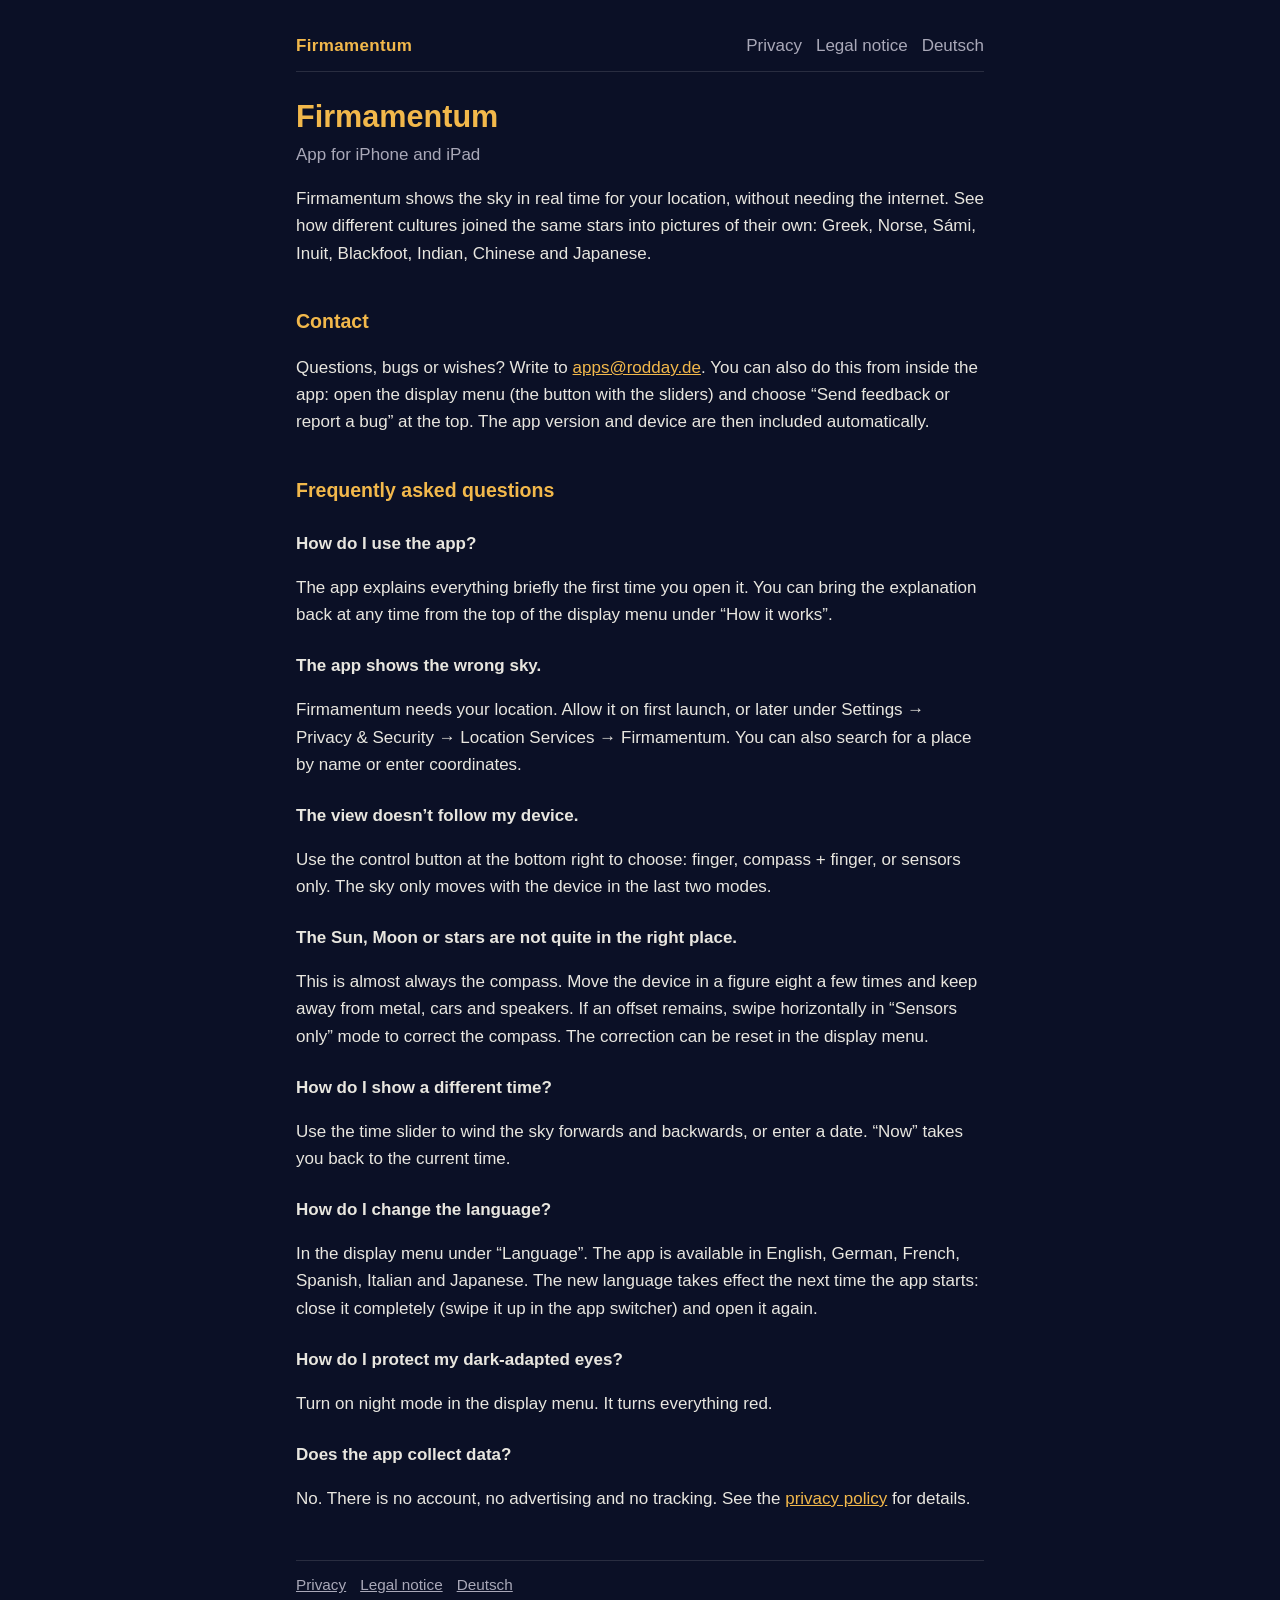
==== en/index.html @ 352b1c38 "Erste Fassung: Hilfe, Datenschutz, Impressum (DE/EN)" ====
<!doctype html>
<html lang="en">
<head>
<meta charset="utf-8">
<meta name="viewport" content="width=device-width, initial-scale=1">
<title>Firmamentum – Help and Contact</title>
<meta name="description" content="Help, contact and privacy for the iPhone and iPad app Firmamentum.">
<link rel="alternate" hreflang="de" href="https://firmamentum.rodday.de/">
<link rel="stylesheet" href="../style.css">
</head>
<body>
<main>
<header class="kopf"><a class="marke" href="./">Firmamentum</a>
<nav><a href="privacy.html">Privacy</a><a href="../impressum.html">Legal notice</a><a href="../" lang="de">Deutsch</a></nav></header>

<h1>Firmamentum</h1>
<p class="stand">App for iPhone and iPad</p>
<p>Firmamentum shows the sky in real time for your location, without needing the internet. See how different cultures joined the same stars into pictures of their own: Greek, Norse, Sámi, Inuit, Blackfoot, Indian, Chinese and Japanese.</p>

<h2>Contact</h2>
<p>Questions, bugs or wishes? Write to <a href="mailto:apps@rodday.de?subject=Firmamentum">apps@rodday.de</a>. You can also do this from inside the app: open the display menu (the button with the sliders) and choose “Send feedback or report a bug” at the top. The app version and device are then included automatically.</p>

<h2>Frequently asked questions</h2>

<h3>How do I use the app?</h3>
<p>The app explains everything briefly the first time you open it. You can bring the explanation back at any time from the top of the display menu under “How it works”.</p>

<h3>The app shows the wrong sky.</h3>
<p>Firmamentum needs your location. Allow it on first launch, or later under Settings → Privacy &amp; Security → Location Services → Firmamentum. You can also search for a place by name or enter coordinates.</p>

<h3>The view doesn’t follow my device.</h3>
<p>Use the control button at the bottom right to choose: finger, compass + finger, or sensors only. The sky only moves with the device in the last two modes.</p>

<h3>The Sun, Moon or stars are not quite in the right place.</h3>
<p>This is almost always the compass. Move the device in a figure eight a few times and keep away from metal, cars and speakers. If an offset remains, swipe horizontally in “Sensors only” mode to correct the compass. The correction can be reset in the display menu.</p>

<h3>How do I show a different time?</h3>
<p>Use the time slider to wind the sky forwards and backwards, or enter a date. “Now” takes you back to the current time.</p>

<h3>How do I change the language?</h3>
<p>In the display menu under “Language”. The app is available in English, German, French, Spanish, Italian and Japanese. The new language takes effect the next time the app starts: close it completely (swipe it up in the app switcher) and open it again.</p>

<h3>How do I protect my dark-adapted eyes?</h3>
<p>Turn on night mode in the display menu. It turns everything red.</p>

<h3>Does the app collect data?</h3>
<p>No. There is no account, no advertising and no tracking. See the <a href="privacy.html">privacy policy</a> for details.</p>

<footer><a href="privacy.html">Privacy</a><a href="../impressum.html">Legal notice</a><a href="../" lang="de">Deutsch</a></footer>
</main>
</body>
</html>
---- style.css ----
:root { --bg: #0b1026; --text: #e8e6df; --muted: #a9a8b8; --gold: #f2b84b; --line: rgba(255,255,255,.12); }
* { box-sizing: border-box; }
body { margin: 0; background: var(--bg); color: var(--text);
       font: 17px/1.6 -apple-system, BlinkMacSystemFont, "Helvetica Neue", Arial, sans-serif; }
main { max-width: 720px; margin: 0 auto; padding: 32px 16px 48px; }
header.kopf { display: flex; justify-content: space-between; align-items: baseline; gap: 12px; flex-wrap: wrap;
              border-bottom: 1px solid var(--line); padding-bottom: 12px; margin-bottom: 8px; }
header.kopf a.marke { color: var(--gold); font-weight: 600; text-decoration: none; letter-spacing: .02em; }
header.kopf nav a { color: var(--muted); margin-left: 14px; text-decoration: none; }
header.kopf nav a:hover { color: var(--gold); }
h1 { color: var(--gold); font-weight: 600; font-size: 1.8em; margin: .8em 0 .2em; line-height: 1.25; }
h2 { color: var(--gold); font-weight: 600; font-size: 1.15em; margin-top: 2em; }
h3 { font-size: 1em; margin: 1.4em 0 .2em; }
p, li { color: var(--text); }
.stand, .leise { color: var(--muted); }
.stand { margin-top: 0; }
a { color: var(--gold); }
.kurz { border-left: 3px solid var(--gold); padding: 4px 16px; background: rgba(255,255,255,.04); }
footer { border-top: 1px solid var(--line); margin-top: 48px; padding-top: 12px; color: var(--muted); font-size: .9em; }
footer a { color: var(--muted); margin-right: 14px; }
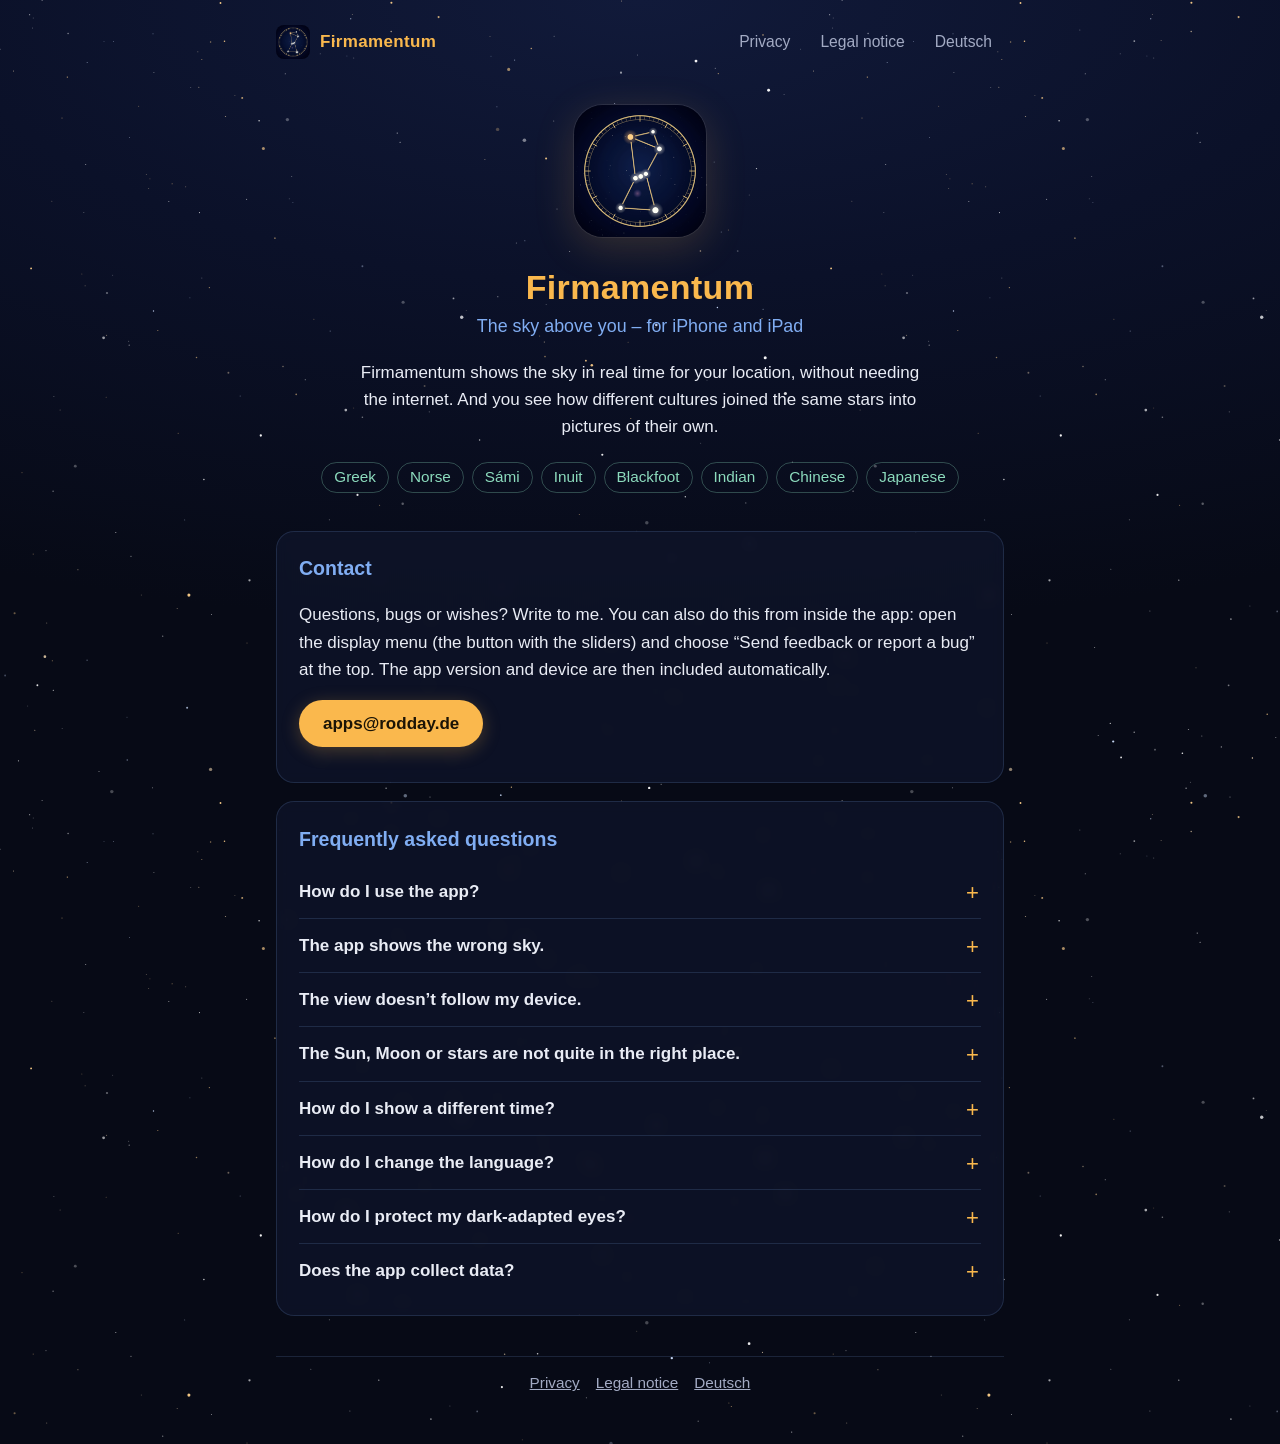
==== commit 06820a3e: "Gestaltung wie die App: Nachthimmel, Gold, App-Symbol, aufklappbare Fragen" ====
--- a/en/index.html
+++ b/en/index.html
@@ -5,46 +5,58 @@
 <meta name="viewport" content="width=device-width, initial-scale=1">
 <title>Firmamentum – Help and Contact</title>
 <meta name="description" content="Help, contact and privacy for the iPhone and iPad app Firmamentum.">
+<meta name="theme-color" content="#070a16">
 <link rel="alternate" hreflang="de" href="https://firmamentum.rodday.de/">
+<link rel="icon" href="../favicon.png">
+<link rel="apple-touch-icon" href="../apple-touch-icon.png">
 <link rel="stylesheet" href="../style.css">
 </head>
 <body>
 <main>
-<header class="kopf"><a class="marke" href="./">Firmamentum</a>
+<header class="kopf"><a class="marke" href="./"><img src="../icon.png" alt="">Firmamentum</a>
 <nav><a href="privacy.html">Privacy</a><a href="../impressum.html">Legal notice</a><a href="../" lang="de">Deutsch</a></nav></header>
 
+<section class="held">
+<img src="../icon.png" alt="Firmamentum app icon">
 <h1>Firmamentum</h1>
-<p class="stand">App for iPhone and iPad</p>
-<p>Firmamentum shows the sky in real time for your location, without needing the internet. See how different cultures joined the same stars into pictures of their own: Greek, Norse, Sámi, Inuit, Blackfoot, Indian, Chinese and Japanese.</p>
+<p class="unter">The sky above you – for iPhone and iPad</p>
+<p class="text">Firmamentum shows the sky in real time for your location, without needing the internet. And you see how different cultures joined the same stars into pictures of their own.</p>
+<ul class="kulturen"><li>Greek</li><li>Norse</li><li>Sámi</li><li>Inuit</li><li>Blackfoot</li><li>Indian</li><li>Chinese</li><li>Japanese</li></ul>
+</section>
 
+<div class="flaeche">
 <h2>Contact</h2>
-<p>Questions, bugs or wishes? Write to <a href="mailto:apps@rodday.de?subject=Firmamentum">apps@rodday.de</a>. You can also do this from inside the app: open the display menu (the button with the sliders) and choose “Send feedback or report a bug” at the top. The app version and device are then included automatically.</p>
+<p>Questions, bugs or wishes? Write to me. You can also do this from inside the app: open the display menu (the button with the sliders) and choose “Send feedback or report a bug” at the top. The app version and device are then included automatically.</p>
+<p><a class="knopf" href="mailto:apps@rodday.de?subject=Firmamentum">apps@rodday.de</a></p>
+</div>
 
+<div class="flaeche">
 <h2>Frequently asked questions</h2>
 
-<h3>How do I use the app?</h3>
-<p>The app explains everything briefly the first time you open it. You can bring the explanation back at any time from the top of the display menu under “How it works”.</p>
+<details><summary>How do I use the app?</summary>
+<p>The app explains everything briefly the first time you open it. You can bring the explanation back at any time from the top of the display menu under “How it works”.</p></details>
 
-<h3>The app shows the wrong sky.</h3>
-<p>Firmamentum needs your location. Allow it on first launch, or later under Settings → Privacy &amp; Security → Location Services → Firmamentum. You can also search for a place by name or enter coordinates.</p>
+<details><summary>The app shows the wrong sky.</summary>
+<p>Firmamentum needs your location. Allow it on first launch, or later under Settings → Privacy &amp; Security → Location Services → Firmamentum. You can also search for a place by name or enter coordinates.</p></details>
 
-<h3>The view doesn’t follow my device.</h3>
-<p>Use the control button at the bottom right to choose: finger, compass + finger, or sensors only. The sky only moves with the device in the last two modes.</p>
+<details><summary>The view doesn’t follow my device.</summary>
+<p>Use the control button at the bottom right to choose: finger, compass + finger, or sensors only. The sky only moves with the device in the last two modes.</p></details>
 
-<h3>The Sun, Moon or stars are not quite in the right place.</h3>
-<p>This is almost always the compass. Move the device in a figure eight a few times and keep away from metal, cars and speakers. If an offset remains, swipe horizontally in “Sensors only” mode to correct the compass. The correction can be reset in the display menu.</p>
+<details><summary>The Sun, Moon or stars are not quite in the right place.</summary>
+<p>This is almost always the compass. Move the device in a figure eight a few times and keep away from metal, cars and speakers. If an offset remains, swipe horizontally in “Sensors only” mode to correct the compass. The correction can be reset in the display menu.</p></details>
 
-<h3>How do I show a different time?</h3>
-<p>Use the time slider to wind the sky forwards and backwards, or enter a date. “Now” takes you back to the current time.</p>
+<details><summary>How do I show a different time?</summary>
+<p>Use the time slider to wind the sky forwards and backwards, or enter a date. “Now” takes you back to the current time.</p></details>
 
-<h3>How do I change the language?</h3>
-<p>In the display menu under “Language”. The app is available in English, German, French, Spanish, Italian and Japanese. The new language takes effect the next time the app starts: close it completely (swipe it up in the app switcher) and open it again.</p>
+<details><summary>How do I change the language?</summary>
+<p>In the display menu under “Language”. The app is available in English, German, French, Spanish, Italian and Japanese. The new language takes effect the next time the app starts: close it completely (swipe it up in the app switcher) and open it again.</p></details>
 
-<h3>How do I protect my dark-adapted eyes?</h3>
-<p>Turn on night mode in the display menu. It turns everything red.</p>
+<details><summary>How do I protect my dark-adapted eyes?</summary>
+<p>Turn on night mode in the display menu. It turns everything red.</p></details>
 
-<h3>Does the app collect data?</h3>
-<p>No. There is no account, no advertising and no tracking. See the <a href="privacy.html">privacy policy</a> for details.</p>
+<details><summary>Does the app collect data?</summary>
+<p>No. There is no account, no advertising and no tracking. See the <a href="privacy.html">privacy policy</a> for details.</p></details>
+</div>
 
 <footer><a href="privacy.html">Privacy</a><a href="../impressum.html">Legal notice</a><a href="../" lang="de">Deutsch</a></footer>
 </main>
--- a/style.css
+++ b/style.css
@@ -1,20 +1,75 @@
-:root { --bg: #0b1026; --text: #e8e6df; --muted: #a9a8b8; --gold: #f2b84b; --line: rgba(255,255,255,.12); }
+/* Farben wie in der App: Nachthimmel, Gold (Knöpfe, Hervorhebungen), Hellblau (Sternbildnamen), Grün (Nebel und Haufen). */
+:root {
+  --nacht: #070a16; --nacht2: #111a3a;
+  --text: #e9ecf5; --leise: #a3abc4;
+  --gold: #fab84d; --gold-dunkel: #1b1406;
+  --blau: #80adf2; --gruen: #8cdbbd;
+  --flaeche: rgba(16, 22, 44, .72); --rand: rgba(128, 173, 242, .16);
+}
 * { box-sizing: border-box; }
-body { margin: 0; background: var(--bg); color: var(--text);
-       font: 17px/1.6 -apple-system, BlinkMacSystemFont, "Helvetica Neue", Arial, sans-serif; }
-main { max-width: 720px; margin: 0 auto; padding: 32px 16px 48px; }
-header.kopf { display: flex; justify-content: space-between; align-items: baseline; gap: 12px; flex-wrap: wrap;
-              border-bottom: 1px solid var(--line); padding-bottom: 12px; margin-bottom: 8px; }
-header.kopf a.marke { color: var(--gold); font-weight: 600; text-decoration: none; letter-spacing: .02em; }
-header.kopf nav a { color: var(--muted); margin-left: 14px; text-decoration: none; }
-header.kopf nav a:hover { color: var(--gold); }
-h1 { color: var(--gold); font-weight: 600; font-size: 1.8em; margin: .8em 0 .2em; line-height: 1.25; }
-h2 { color: var(--gold); font-weight: 600; font-size: 1.15em; margin-top: 2em; }
+html { background: var(--nacht); }
+body {
+  margin: 0; color: var(--text);
+  font: 17px/1.6 -apple-system, BlinkMacSystemFont, "SF Pro Text", "Helvetica Neue", Arial, sans-serif;
+  background:
+    url("sterne.svg") repeat,
+    radial-gradient(ellipse 120% 70% at 50% 0%, var(--nacht2) 0%, #0b1129 45%, var(--nacht) 100%) fixed;
+  background-color: var(--nacht);
+  min-height: 100vh;
+  -webkit-font-smoothing: antialiased;
+}
+main { max-width: 760px; margin: 0 auto; padding: 20px 16px 48px; }
+
+/* Kopfzeile */
+header.kopf { display: flex; justify-content: space-between; align-items: center; gap: 12px; flex-wrap: wrap; padding: 4px 0 18px; }
+header.kopf a.marke { display: flex; align-items: center; gap: 10px; color: var(--gold); font-weight: 600; text-decoration: none; letter-spacing: .02em; }
+header.kopf a.marke img { width: 34px; height: 34px; border-radius: 8px; }
+header.kopf nav { display: flex; gap: 6px; flex-wrap: wrap; }
+header.kopf nav a { color: var(--leise); text-decoration: none; padding: 5px 12px; border-radius: 999px; font-size: .92em; }
+header.kopf nav a:hover { color: var(--text); background: rgba(255,255,255,.07); }
+
+/* Startbereich mit App-Symbol */
+.held { text-align: center; padding: 28px 0 12px; }
+.held img { width: 132px; height: 132px; border-radius: 29px; box-shadow: 0 10px 40px rgba(250,184,77,.18), 0 0 0 1px rgba(255,255,255,.08); }
+.held h1 { margin: 22px 0 4px; }
+.held .unter { color: var(--blau); margin: 0 0 18px; font-size: 1.05em; }
+.held p.text { max-width: 560px; margin: 0 auto 22px; }
+
+h1 { color: var(--gold); font-weight: 650; font-size: 2em; line-height: 1.2; letter-spacing: .01em; margin: .6em 0 .2em; }
+h2 { color: var(--blau); font-weight: 600; font-size: 1.15em; margin: 2em 0 .5em; }
 h3 { font-size: 1em; margin: 1.4em 0 .2em; }
-p, li { color: var(--text); }
-.stand, .leise { color: var(--muted); }
+a { color: var(--gold); }
+.stand, .leise { color: var(--leise); }
 .stand { margin-top: 0; }
-a { color: var(--gold); }
-.kurz { border-left: 3px solid var(--gold); padding: 4px 16px; background: rgba(255,255,255,.04); }
-footer { border-top: 1px solid var(--line); margin-top: 48px; padding-top: 12px; color: var(--muted); font-size: .9em; }
-footer a { color: var(--muted); margin-right: 14px; }
+
+/* Goldener Knopf wie „Jetzt“ in der App */
+.knopf { display: inline-block; background: var(--gold); color: var(--gold-dunkel); font-weight: 600; text-decoration: none;
+         padding: 10px 24px; border-radius: 999px; box-shadow: 0 4px 18px rgba(250,184,77,.25); }
+.knopf:hover { filter: brightness(1.06); }
+
+/* Dunkle, abgerundete Flächen wie die Panels der App */
+.flaeche { background: var(--flaeche); border: 1px solid var(--rand); border-radius: 18px; padding: 6px 22px 18px;
+           -webkit-backdrop-filter: blur(6px); backdrop-filter: blur(6px); margin-top: 18px; }
+.flaeche > h2:first-child, .flaeche > h1:first-child { margin-top: .8em; }
+.kurz { border-left: 3px solid var(--gold); padding: 4px 16px; background: rgba(250,184,77,.06); border-radius: 0 10px 10px 0; }
+
+/* Häufige Fragen zum Aufklappen */
+details { border-top: 1px solid var(--rand); }
+details:first-of-type { border-top: 0; }
+summary { cursor: pointer; list-style: none; padding: 13px 28px 13px 0; font-weight: 600; position: relative; }
+summary::-webkit-details-marker { display: none; }
+summary::after { content: "+"; position: absolute; right: 2px; top: 10px; color: var(--gold); font-size: 1.3em; font-weight: 400; }
+details[open] summary::after { content: "–"; }
+details p { margin: 0 0 14px; color: var(--text); }
+
+.kulturen { display: flex; flex-wrap: wrap; justify-content: center; gap: 8px; margin: 0 0 8px; padding: 0; list-style: none; }
+.kulturen li { color: var(--gruen); border: 1px solid rgba(140,219,189,.3); border-radius: 999px; padding: 2px 12px; font-size: .9em; }
+
+footer { margin-top: 40px; padding-top: 14px; border-top: 1px solid var(--rand); color: var(--leise); font-size: .9em; text-align: center; }
+footer a { color: var(--leise); margin: 0 8px; }
+
+@media (max-width: 480px) {
+  h1 { font-size: 1.7em; }
+  .held img { width: 108px; height: 108px; border-radius: 24px; }
+  .flaeche { padding: 4px 16px 14px; }
+}
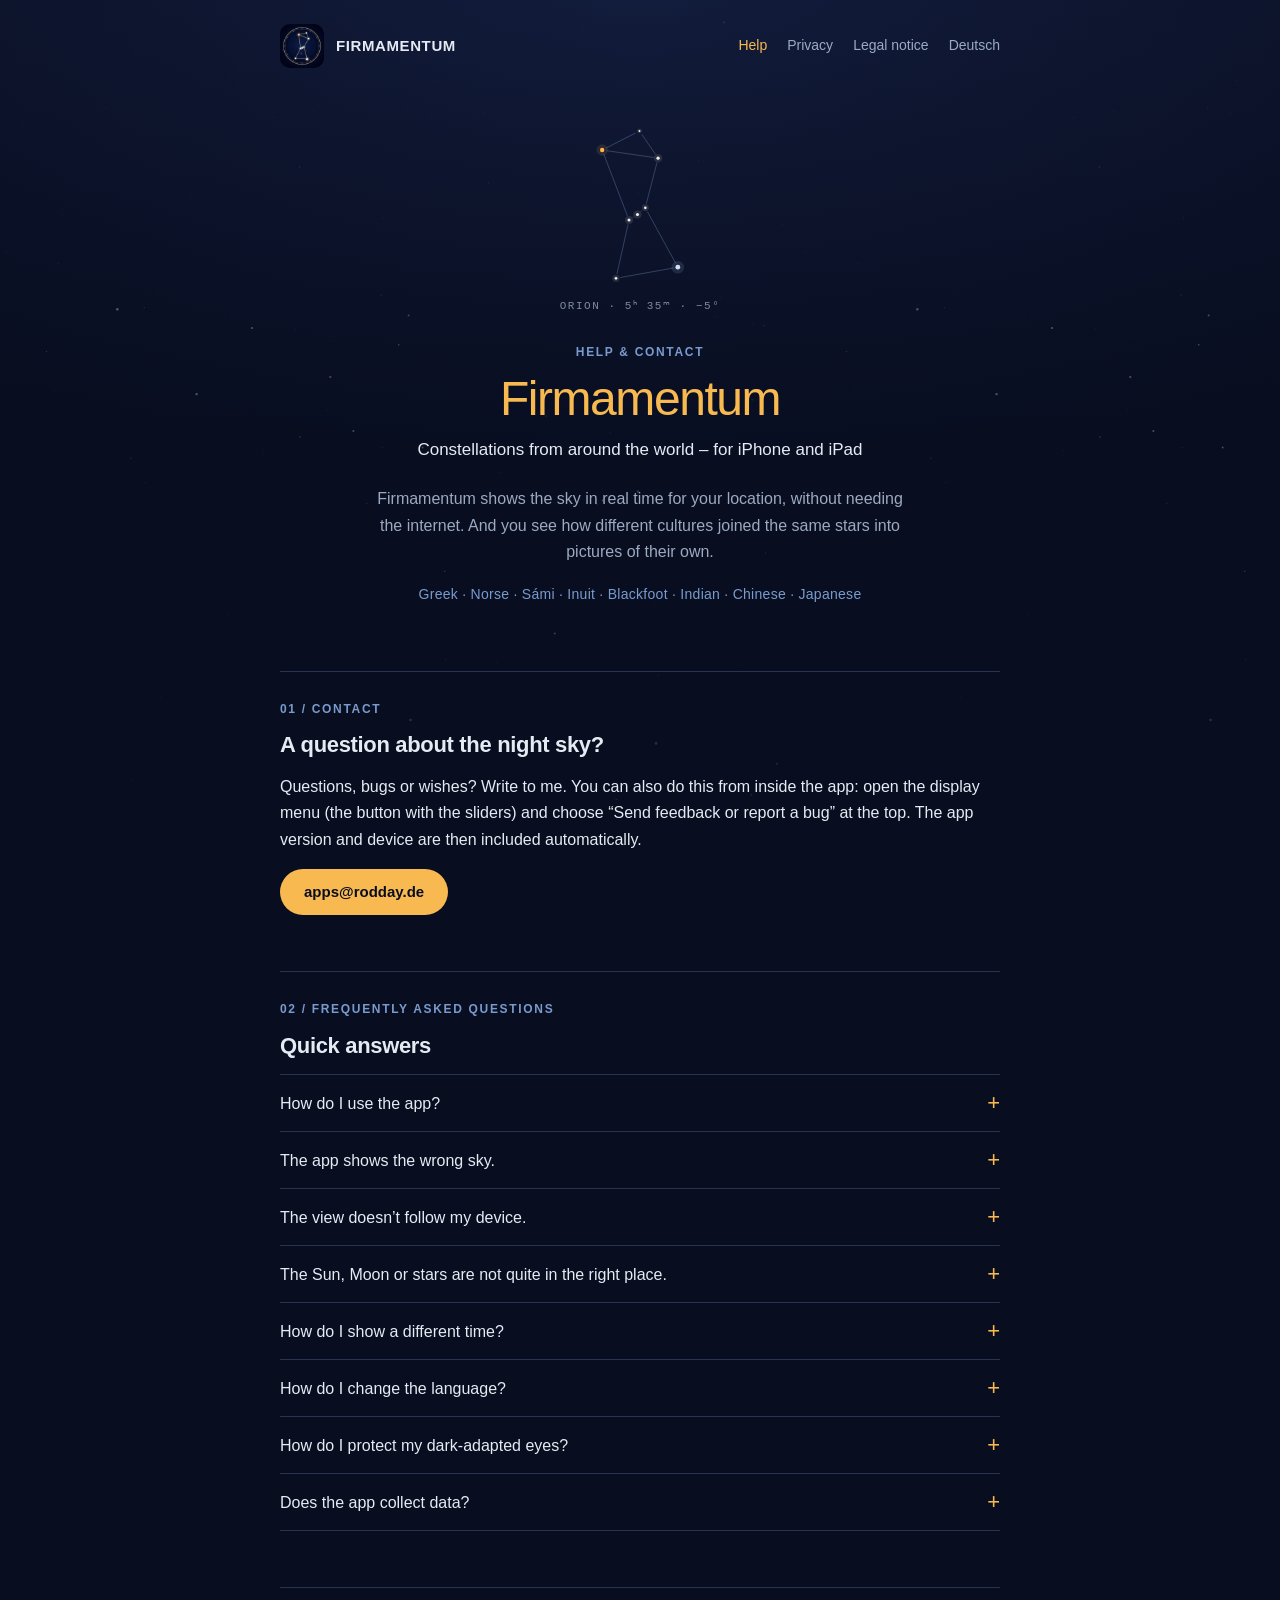
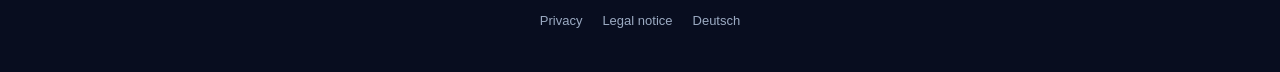
==== commit cc0c7760: "Gestaltung: moderner Himmelsatlas" ====
--- a/en/index.html
+++ b/en/index.html
@@ -9,30 +9,33 @@
 <link rel="alternate" hreflang="de" href="https://firmamentum.rodday.de/">
 <link rel="icon" href="../favicon.png">
 <link rel="apple-touch-icon" href="../apple-touch-icon.png">
-<link rel="stylesheet" href="../style.css">
+<link rel="stylesheet" href="../style.css?v=3">
 </head>
 <body>
 <main>
-<header class="kopf"><a class="marke" href="./"><img src="../icon.png" alt="">Firmamentum</a>
-<nav><a href="privacy.html">Privacy</a><a href="../impressum.html">Legal notice</a><a href="../" lang="de">Deutsch</a></nav></header>
+<header class="kopf"><a class="marke" href="./"><img src="../icon.png" alt="">FIRMAMENTUM</a>
+<nav><a href="./" aria-current="page">Help</a><a href="privacy.html">Privacy</a><a href="../impressum.html">Legal notice</a><a href="../" lang="de">Deutsch</a></nav></header>
 
-<section class="held">
-<img src="../icon.png" alt="Firmamentum app icon">
+<section class="titel">
+<svg class="sternbild" viewBox="0 0 220 260" width="220" height="260" role="img" aria-label="The constellation Orion"><g stroke="#789bce" stroke-opacity=".5" stroke-width="1" stroke-linecap="round"><line x1="103.0" y1="25.2" x2="60.7" y2="46.7"/><line x1="113.2" y1="27.8" x2="132.6" y2="56.0"/><line x1="61.4" y1="50.9" x2="129.6" y2="60.8"/><line x1="57.0" y1="56.4" x2="91.4" y2="146.1"/><line x1="134.8" y1="68.6" x2="119.5" y2="127.9"/><line x1="112.4" y1="139.2" x2="111.6" y2="139.9"/><line x1="100.4" y1="148.3" x2="99.8" y2="148.8"/><line x1="92.4" y1="159.4" x2="76.3" y2="231.2"/><line x1="121.1" y1="140.8" x2="162.2" y2="215.7"/><line x1="158.6" y1="223.0" x2="81.7" y2="236.8"/></g><circle cx="54.5" cy="49.9" r="8.4" fill="#fab84d" opacity=".12"/><circle cx="54.5" cy="49.9" r="3.2" fill="#fab84d"/><circle cx="136.5" cy="61.8" r="6.2" fill="#f4f1e8" opacity=".12"/><circle cx="136.5" cy="61.8" r="2.4" fill="#f4f1e8"/><circle cx="109.2" cy="22.0" r="3.6" fill="#f4f1e8" opacity=".12"/><circle cx="109.2" cy="22.0" r="1.4" fill="#f4f1e8"/><circle cx="117.8" cy="134.7" r="5.1" fill="#f4f1e8" opacity=".12"/><circle cx="117.8" cy="134.7" r="1.9" fill="#f4f1e8"/><circle cx="106.3" cy="144.5" r="6.0" fill="#f4f1e8" opacity=".12"/><circle cx="106.3" cy="144.5" r="2.3" fill="#f4f1e8"/><circle cx="93.9" cy="152.6" r="5.9" fill="#f4f1e8" opacity=".12"/><circle cx="93.9" cy="152.6" r="2.2" fill="#f4f1e8"/><circle cx="74.8" cy="238.0" r="5.3" fill="#f4f1e8" opacity=".12"/><circle cx="74.8" cy="238.0" r="2.0" fill="#f4f1e8"/><circle cx="165.5" cy="221.8" r="9.2" fill="#cfe0ff" opacity=".12"/><circle cx="165.5" cy="221.8" r="3.5" fill="#cfe0ff"/></svg>
+<p class="koordinaten">Orion · 5ʰ 35ᵐ · −5°</p>
+<span class="rubrik">Help &amp; contact</span>
 <h1>Firmamentum</h1>
-<p class="unter">The sky above you – for iPhone and iPad</p>
-<p class="text">Firmamentum shows the sky in real time for your location, without needing the internet. And you see how different cultures joined the same stars into pictures of their own.</p>
-<ul class="kulturen"><li>Greek</li><li>Norse</li><li>Sámi</li><li>Inuit</li><li>Blackfoot</li><li>Indian</li><li>Chinese</li><li>Japanese</li></ul>
+<p class="untertitel">Constellations from around the world – for iPhone and iPad</p>
+<p class="einleitung">Firmamentum shows the sky in real time for your location, without needing the internet. And you see how different cultures joined the same stars into pictures of their own.</p>
+<p class="kulturen">Greek · Norse · Sámi · Inuit · Blackfoot · Indian · Chinese · Japanese</p>
 </section>
 
-<div class="flaeche">
-<h2>Contact</h2>
+<section class="abschnitt">
+<span class="rubrik">01 / Contact</span>
+<h2>A question about the night sky?</h2>
 <p>Questions, bugs or wishes? Write to me. You can also do this from inside the app: open the display menu (the button with the sliders) and choose “Send feedback or report a bug” at the top. The app version and device are then included automatically.</p>
 <p><a class="knopf" href="mailto:apps@rodday.de?subject=Firmamentum">apps@rodday.de</a></p>
-</div>
+</section>
 
-<div class="flaeche">
-<h2>Frequently asked questions</h2>
-
+<section class="abschnitt faq">
+<span class="rubrik">02 / Frequently asked questions</span>
+<h2>Quick answers</h2>
 <details><summary>How do I use the app?</summary>
 <p>The app explains everything briefly the first time you open it. You can bring the explanation back at any time from the top of the display menu under “How it works”.</p></details>
 
@@ -56,7 +59,7 @@
 
 <details><summary>Does the app collect data?</summary>
 <p>No. There is no account, no advertising and no tracking. See the <a href="privacy.html">privacy policy</a> for details.</p></details>
-</div>
+</section>
 
 <footer><a href="privacy.html">Privacy</a><a href="../impressum.html">Legal notice</a><a href="../" lang="de">Deutsch</a></footer>
 </main>
--- a/style.css
+++ b/style.css
@@ -1,75 +1,94 @@
-/* Farben wie in der App: Nachthimmel, Gold (Knöpfe, Hervorhebungen), Hellblau (Sternbildnamen), Grün (Nebel und Haufen). */
+/* Firmamentum – „moderner Himmelsatlas“: feine Linien statt Kästen, Gold nur für Wichtiges,
+   Farben aus der App (Nachtblau, Sternengold, Linienblau). Keine externen Schriften. */
 :root {
-  --nacht: #070a16; --nacht2: #111a3a;
-  --text: #e9ecf5; --leise: #a3abc4;
-  --gold: #fab84d; --gold-dunkel: #1b1406;
-  --blau: #80adf2; --gruen: #8cdbbd;
-  --flaeche: rgba(16, 22, 44, .72); --rand: rgba(128, 173, 242, .16);
+  color-scheme: dark;
+  --bg: #080d1f;
+  --gold: #f8ba50;
+  --gold-hell: #ffd07c;
+  --blau: #789bce;
+  --text: #e5eaf3;
+  --leise: #9baac2;
+  --linie: #283550;
+  --breite: 720px;
+  --rand: 24px;
 }
-* { box-sizing: border-box; }
-html { background: var(--nacht); }
+*, *::before, *::after { box-sizing: border-box; }
+html { -webkit-text-size-adjust: 100%; background: var(--bg); }
 body {
   margin: 0; color: var(--text);
-  font: 17px/1.6 -apple-system, BlinkMacSystemFont, "SF Pro Text", "Helvetica Neue", Arial, sans-serif;
+  font: 16px/1.65 -apple-system, BlinkMacSystemFont, "Segoe UI", "Helvetica Neue", Arial, sans-serif;
+  /* Sterne nur oben, nach unten auslaufend */
   background:
-    url("sterne.svg") repeat,
-    radial-gradient(ellipse 120% 70% at 50% 0%, var(--nacht2) 0%, #0b1129 45%, var(--nacht) 100%) fixed;
-  background-color: var(--nacht);
-  min-height: 100vh;
+    linear-gradient(to bottom, rgba(8,13,31,0) 0, rgba(8,13,31,.6) 520px, var(--bg) 1000px),
+    radial-gradient(ellipse 90% 520px at 50% 0, #121c3c 0, rgba(8,13,31,0) 100%),
+    url("sterne.svg") repeat-x top center,
+    var(--bg);
   -webkit-font-smoothing: antialiased;
 }
-main { max-width: 760px; margin: 0 auto; padding: 20px 16px 48px; }
+main { width: min(var(--breite), calc(100% - 2 * var(--rand))); margin: 0 auto; padding: 24px 0 40px; }
 
 /* Kopfzeile */
-header.kopf { display: flex; justify-content: space-between; align-items: center; gap: 12px; flex-wrap: wrap; padding: 4px 0 18px; }
-header.kopf a.marke { display: flex; align-items: center; gap: 10px; color: var(--gold); font-weight: 600; text-decoration: none; letter-spacing: .02em; }
-header.kopf a.marke img { width: 34px; height: 34px; border-radius: 8px; }
-header.kopf nav { display: flex; gap: 6px; flex-wrap: wrap; }
-header.kopf nav a { color: var(--leise); text-decoration: none; padding: 5px 12px; border-radius: 999px; font-size: .92em; }
-header.kopf nav a:hover { color: var(--text); background: rgba(255,255,255,.07); }
+header.kopf { display: flex; justify-content: space-between; align-items: center; gap: 12px 20px; flex-wrap: wrap; }
+header.kopf a.marke { display: flex; align-items: center; gap: 12px; color: var(--text); font-weight: 600; font-size: 15px;
+                      letter-spacing: .04em; text-decoration: none; }
+header.kopf a.marke img { width: 44px; height: 44px; border-radius: 10px; }
+header.kopf nav { display: flex; gap: 20px; flex-wrap: wrap; }
+header.kopf nav a { color: var(--leise); text-decoration: none; font-size: 14px; }
+header.kopf nav a:hover, header.kopf nav a[aria-current] { color: var(--gold); }
 
-/* Startbereich mit App-Symbol */
-.held { text-align: center; padding: 28px 0 12px; }
-.held img { width: 132px; height: 132px; border-radius: 29px; box-shadow: 0 10px 40px rgba(250,184,77,.18), 0 0 0 1px rgba(255,255,255,.08); }
-.held h1 { margin: 22px 0 4px; }
-.held .unter { color: var(--blau); margin: 0 0 18px; font-size: 1.05em; }
-.held p.text { max-width: 560px; margin: 0 auto 22px; }
+/* Titelbereich mit Sternbild */
+.titel { text-align: center; padding: 48px 0 8px; }
+.sternbild { display: block; width: 150px; height: auto; margin: 0 auto; overflow: visible; }
+.koordinaten { margin: 6px 0 28px; color: var(--leise); font: 11px/1.4 ui-monospace, "SF Mono", Menlo, monospace; letter-spacing: .14em; text-transform: uppercase; opacity: .8; }
+.titel .rubrik { margin-bottom: 10px; }
+h1 { margin: 0; color: var(--gold); font-size: clamp(34px, 6vw, 48px); line-height: 1.12; font-weight: 500; letter-spacing: -.03em; }
+.untertitel { margin: 10px 0 0; color: var(--text); font-size: 17px; }
+.einleitung { max-width: 34em; margin: 22px auto 0; color: var(--leise); }
+.kulturen { margin: 18px auto 0; max-width: 36em; color: var(--blau); font-size: 14px; letter-spacing: .02em; }
 
-h1 { color: var(--gold); font-weight: 650; font-size: 2em; line-height: 1.2; letter-spacing: .01em; margin: .6em 0 .2em; }
-h2 { color: var(--blau); font-weight: 600; font-size: 1.15em; margin: 2em 0 .5em; }
-h3 { font-size: 1em; margin: 1.4em 0 .2em; }
-a { color: var(--gold); }
-.stand, .leise { color: var(--leise); }
-.stand { margin-top: 0; }
+/* Abschnitte: feine Linie statt Kasten */
+.abschnitt { margin-top: 56px; padding-top: 28px; border-top: 1px solid var(--linie); }
+.rubrik { display: block; margin-bottom: 12px; color: var(--blau); font-size: 12px; font-weight: 600; letter-spacing: .14em; text-transform: uppercase; }
+h2 { margin: 0 0 14px; color: var(--text); font-size: 22px; line-height: 1.3; font-weight: 600; letter-spacing: -.015em; }
+h3 { margin: 1.6em 0 .3em; font-size: 16px; }
+p { margin: 0 0 16px; overflow-wrap: break-word; }
+a { color: var(--blau); }
+a:hover { color: var(--gold); }
+a:focus-visible, summary:focus-visible { outline: 2px solid var(--gold); outline-offset: 4px; border-radius: 4px; }
+.leise, .stand { color: var(--leise); }
 
 /* Goldener Knopf wie „Jetzt“ in der App */
-.knopf { display: inline-block; background: var(--gold); color: var(--gold-dunkel); font-weight: 600; text-decoration: none;
-         padding: 10px 24px; border-radius: 999px; box-shadow: 0 4px 18px rgba(250,184,77,.25); }
-.knopf:hover { filter: brightness(1.06); }
+.knopf { display: inline-flex; align-items: center; min-height: 46px; padding: 10px 24px; border-radius: 999px;
+         background: var(--gold); color: var(--bg); font-size: 15px; font-weight: 650; text-decoration: none; transition: background-color .16s ease; }
+.knopf:hover { background: var(--gold-hell); color: var(--bg); }
 
-/* Dunkle, abgerundete Flächen wie die Panels der App */
-.flaeche { background: var(--flaeche); border: 1px solid var(--rand); border-radius: 18px; padding: 6px 22px 18px;
-           -webkit-backdrop-filter: blur(6px); backdrop-filter: blur(6px); margin-top: 18px; }
-.flaeche > h2:first-child, .flaeche > h1:first-child { margin-top: .8em; }
-.kurz { border-left: 3px solid var(--gold); padding: 4px 16px; background: rgba(250,184,77,.06); border-radius: 0 10px 10px 0; }
+/* Häufige Fragen */
+.faq details { border-bottom: 1px solid var(--linie); }
+.faq details:first-of-type { border-top: 1px solid var(--linie); }
+.faq summary { display: flex; align-items: center; justify-content: space-between; gap: 20px; min-height: 56px; padding: 14px 0;
+               cursor: pointer; list-style: none; font-weight: 500; line-height: 1.45; }
+.faq summary::-webkit-details-marker { display: none; }
+.faq summary::after { content: "+"; flex: 0 0 auto; color: var(--gold); font-size: 22px; font-weight: 300; line-height: 1; }
+.faq details[open] summary::after { content: "−"; }
+.faq details p { max-width: 62ch; padding-right: 24px; color: var(--leise); font-size: 15px; line-height: 1.7; }
 
-/* Häufige Fragen zum Aufklappen */
-details { border-top: 1px solid var(--rand); }
-details:first-of-type { border-top: 0; }
-summary { cursor: pointer; list-style: none; padding: 13px 28px 13px 0; font-weight: 600; position: relative; }
-summary::-webkit-details-marker { display: none; }
-summary::after { content: "+"; position: absolute; right: 2px; top: 10px; color: var(--gold); font-size: 1.3em; font-weight: 400; }
-details[open] summary::after { content: "–"; }
-details p { margin: 0 0 14px; color: var(--text); }
+/* Rechtstexte */
+.recht h1 { font-size: clamp(30px, 5vw, 40px); margin-top: 48px; }
+.recht .stand { margin: 10px 0 28px; }
+.recht h2 { font-size: 18px; margin-top: 36px; padding-top: 22px; border-top: 1px solid var(--linie); }
+.kurz { border-left: 2px solid var(--gold); padding: 2px 0 2px 18px; margin: 0 0 8px; }
 
-.kulturen { display: flex; flex-wrap: wrap; justify-content: center; gap: 8px; margin: 0 0 8px; padding: 0; list-style: none; }
-.kulturen li { color: var(--gruen); border: 1px solid rgba(140,219,189,.3); border-radius: 999px; padding: 2px 12px; font-size: .9em; }
+footer { margin-top: 56px; padding: 22px 0 0; border-top: 1px solid var(--linie); text-align: center; font-size: 13px; color: var(--leise); }
+footer a { color: var(--leise); margin: 0 10px; text-decoration: none; }
+footer a:hover { color: var(--gold); }
 
-footer { margin-top: 40px; padding-top: 14px; border-top: 1px solid var(--rand); color: var(--leise); font-size: .9em; text-align: center; }
-footer a { color: var(--leise); margin: 0 8px; }
-
-@media (max-width: 480px) {
-  h1 { font-size: 1.7em; }
-  .held img { width: 108px; height: 108px; border-radius: 24px; }
-  .flaeche { padding: 4px 16px 14px; }
+@media (max-width: 600px) {
+  :root { --rand: 20px; }
+  .titel { padding-top: 36px; }
+  .sternbild { width: 120px; }
+  h2 { font-size: 19px; }
+  .abschnitt { margin-top: 40px; padding-top: 24px; }
+  .faq summary { font-size: 15px; }
+  header.kopf nav { gap: 16px; }
 }
+@media (prefers-reduced-motion: reduce) { * { transition: none !important; } }
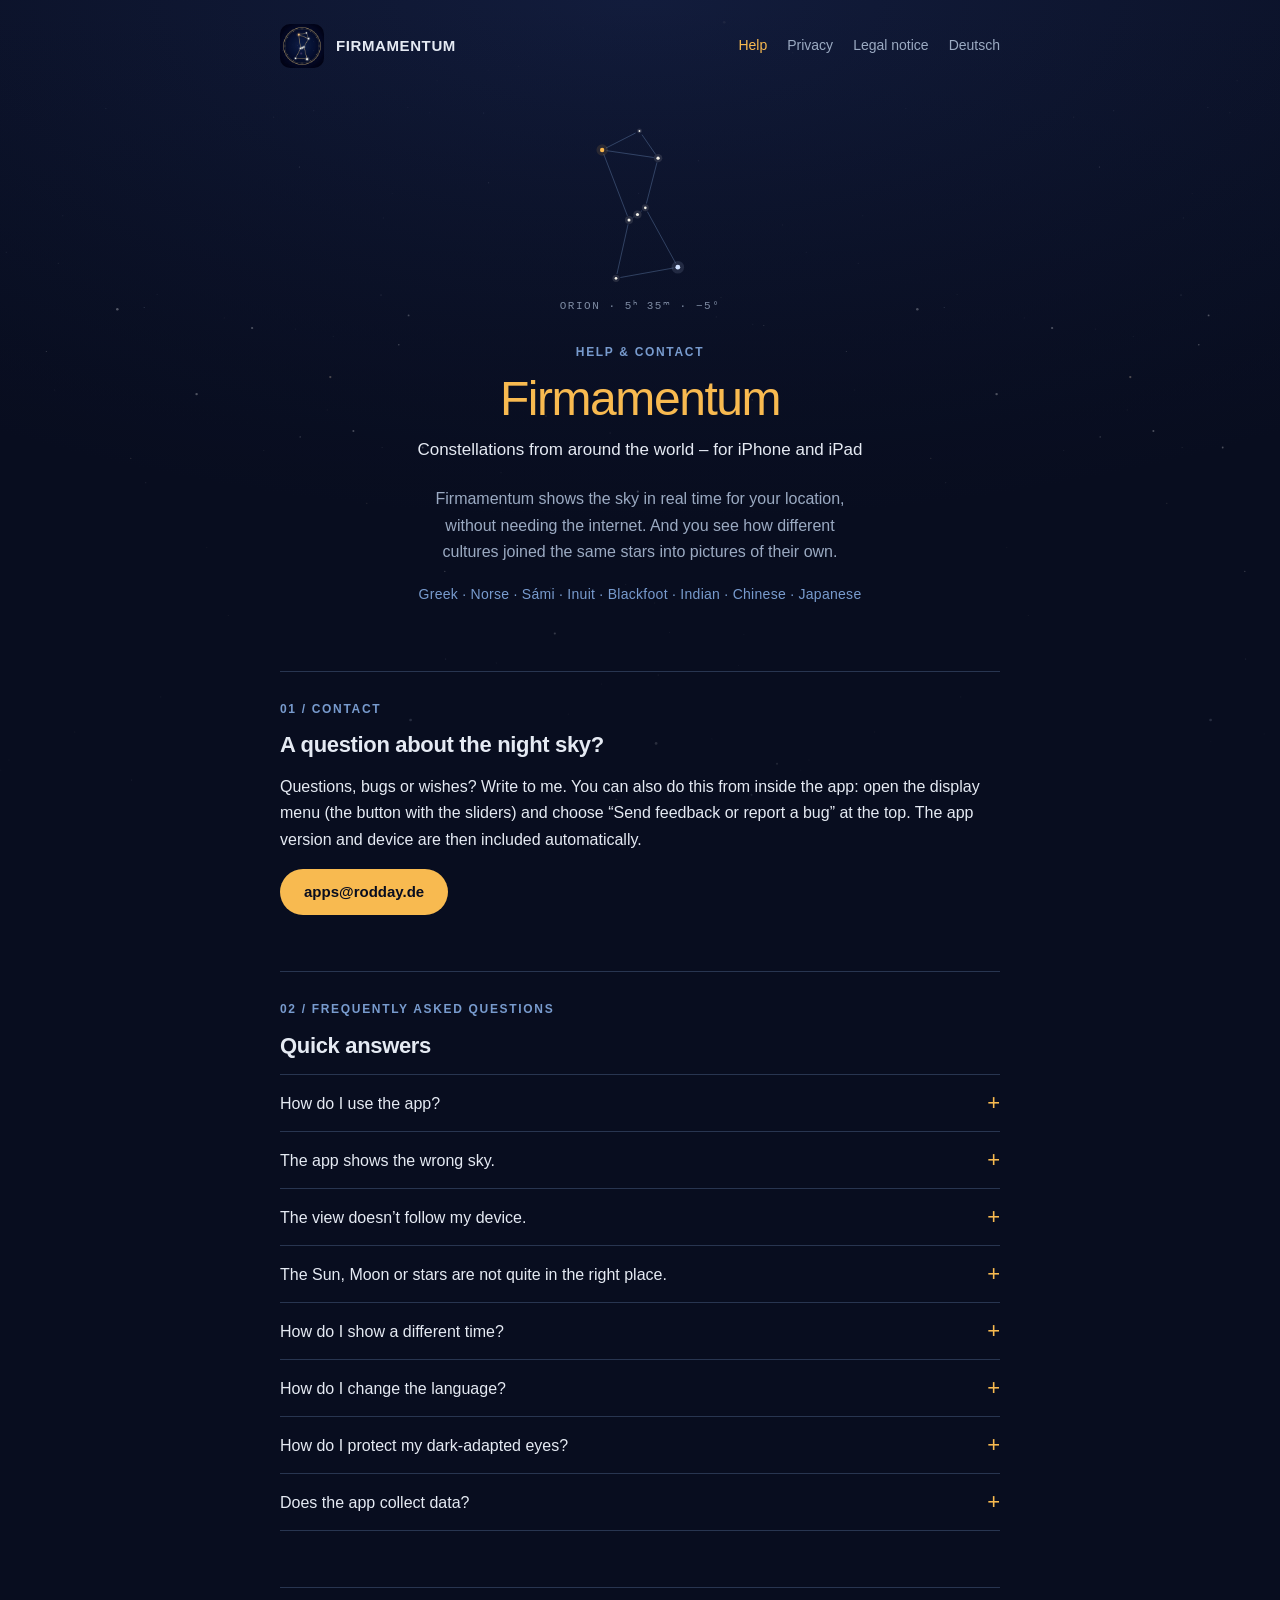
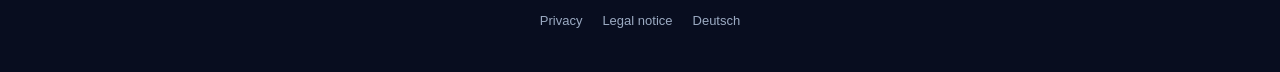
==== commit 37f45f57: "Ausgewogene Zeilenumbrüche" ====
--- a/en/index.html
+++ b/en/index.html
@@ -9,7 +9,7 @@
 <link rel="alternate" hreflang="de" href="https://firmamentum.rodday.de/">
 <link rel="icon" href="../favicon.png">
 <link rel="apple-touch-icon" href="../apple-touch-icon.png">
-<link rel="stylesheet" href="../style.css?v=3">
+<link rel="stylesheet" href="../style.css?v=4">
 </head>
 <body>
 <main>
--- a/style.css
+++ b/style.css
@@ -42,6 +42,7 @@
 .koordinaten { margin: 6px 0 28px; color: var(--leise); font: 11px/1.4 ui-monospace, "SF Mono", Menlo, monospace; letter-spacing: .14em; text-transform: uppercase; opacity: .8; }
 .titel .rubrik { margin-bottom: 10px; }
 h1 { margin: 0; color: var(--gold); font-size: clamp(34px, 6vw, 48px); line-height: 1.12; font-weight: 500; letter-spacing: -.03em; }
+.untertitel, .einleitung, .kulturen, h1, h2 { text-wrap: balance; }
 .untertitel { margin: 10px 0 0; color: var(--text); font-size: 17px; }
 .einleitung { max-width: 34em; margin: 22px auto 0; color: var(--leise); }
 .kulturen { margin: 18px auto 0; max-width: 36em; color: var(--blau); font-size: 14px; letter-spacing: .02em; }
